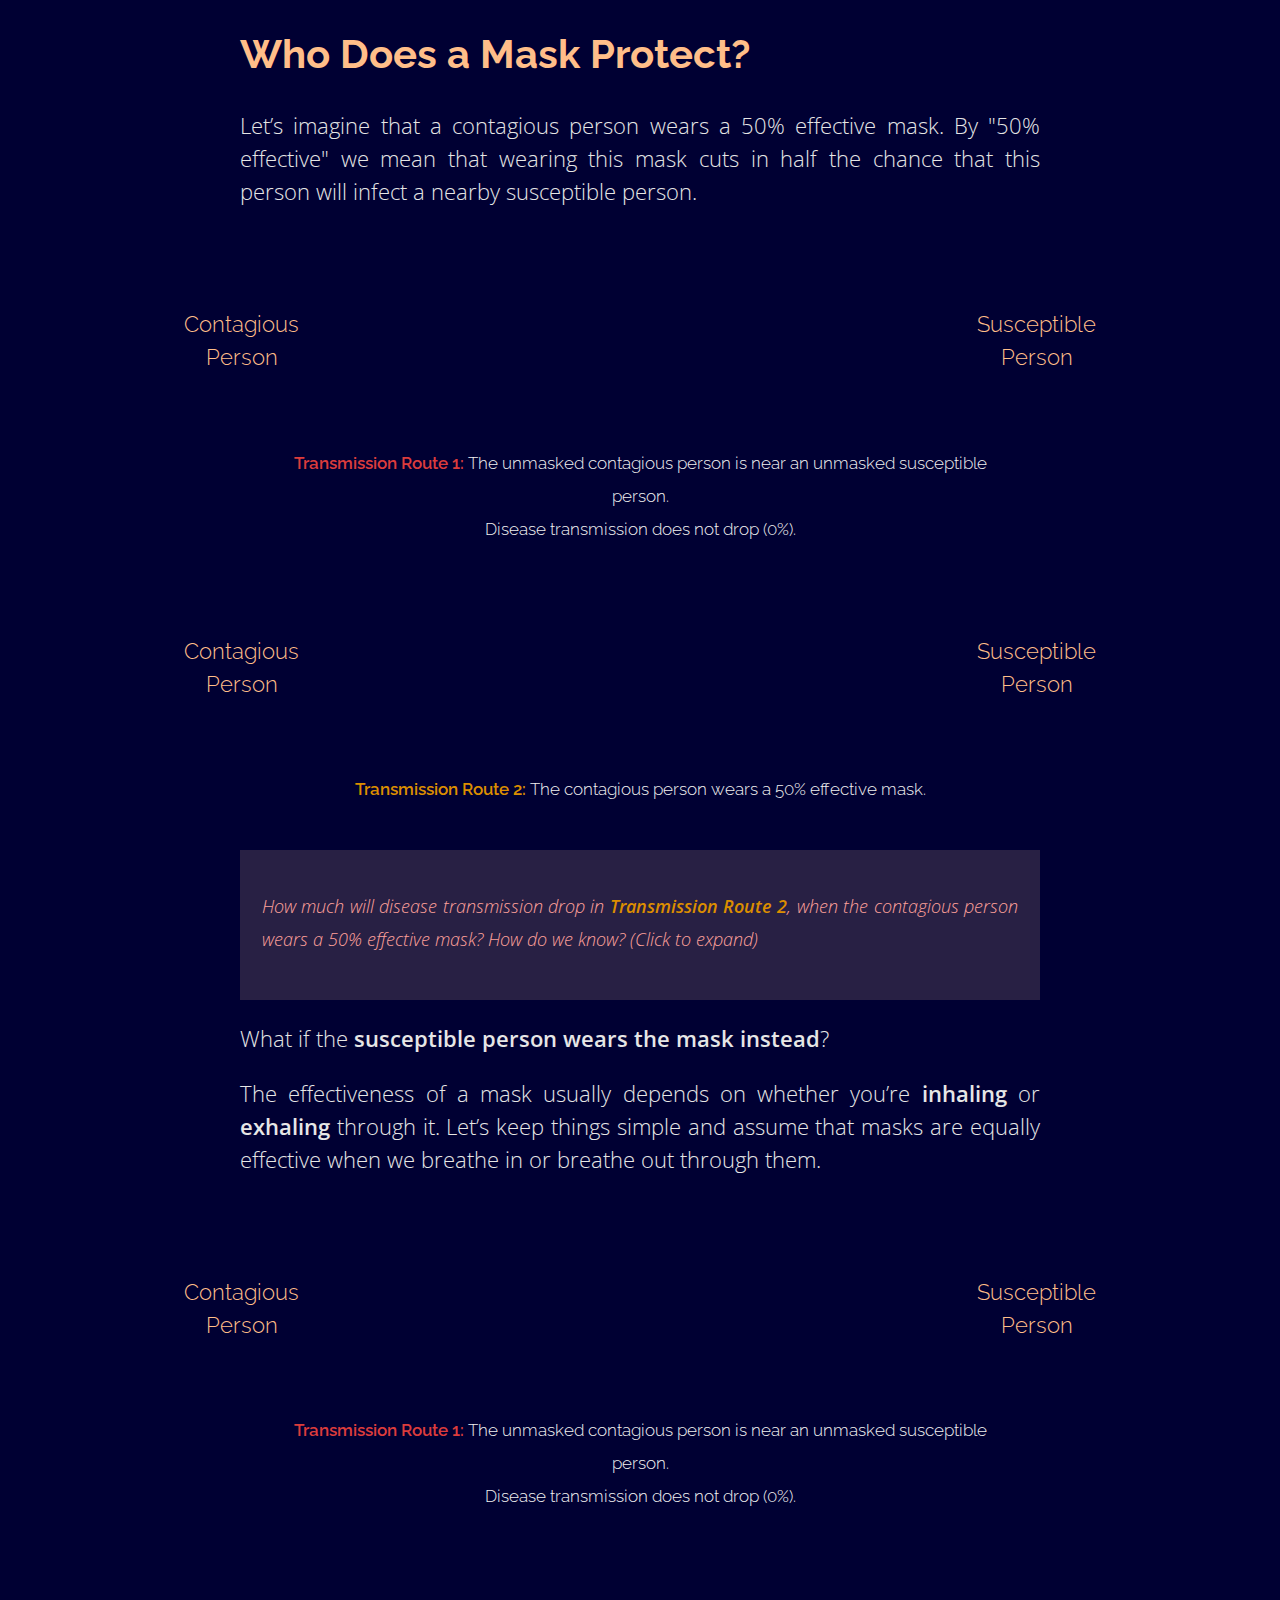
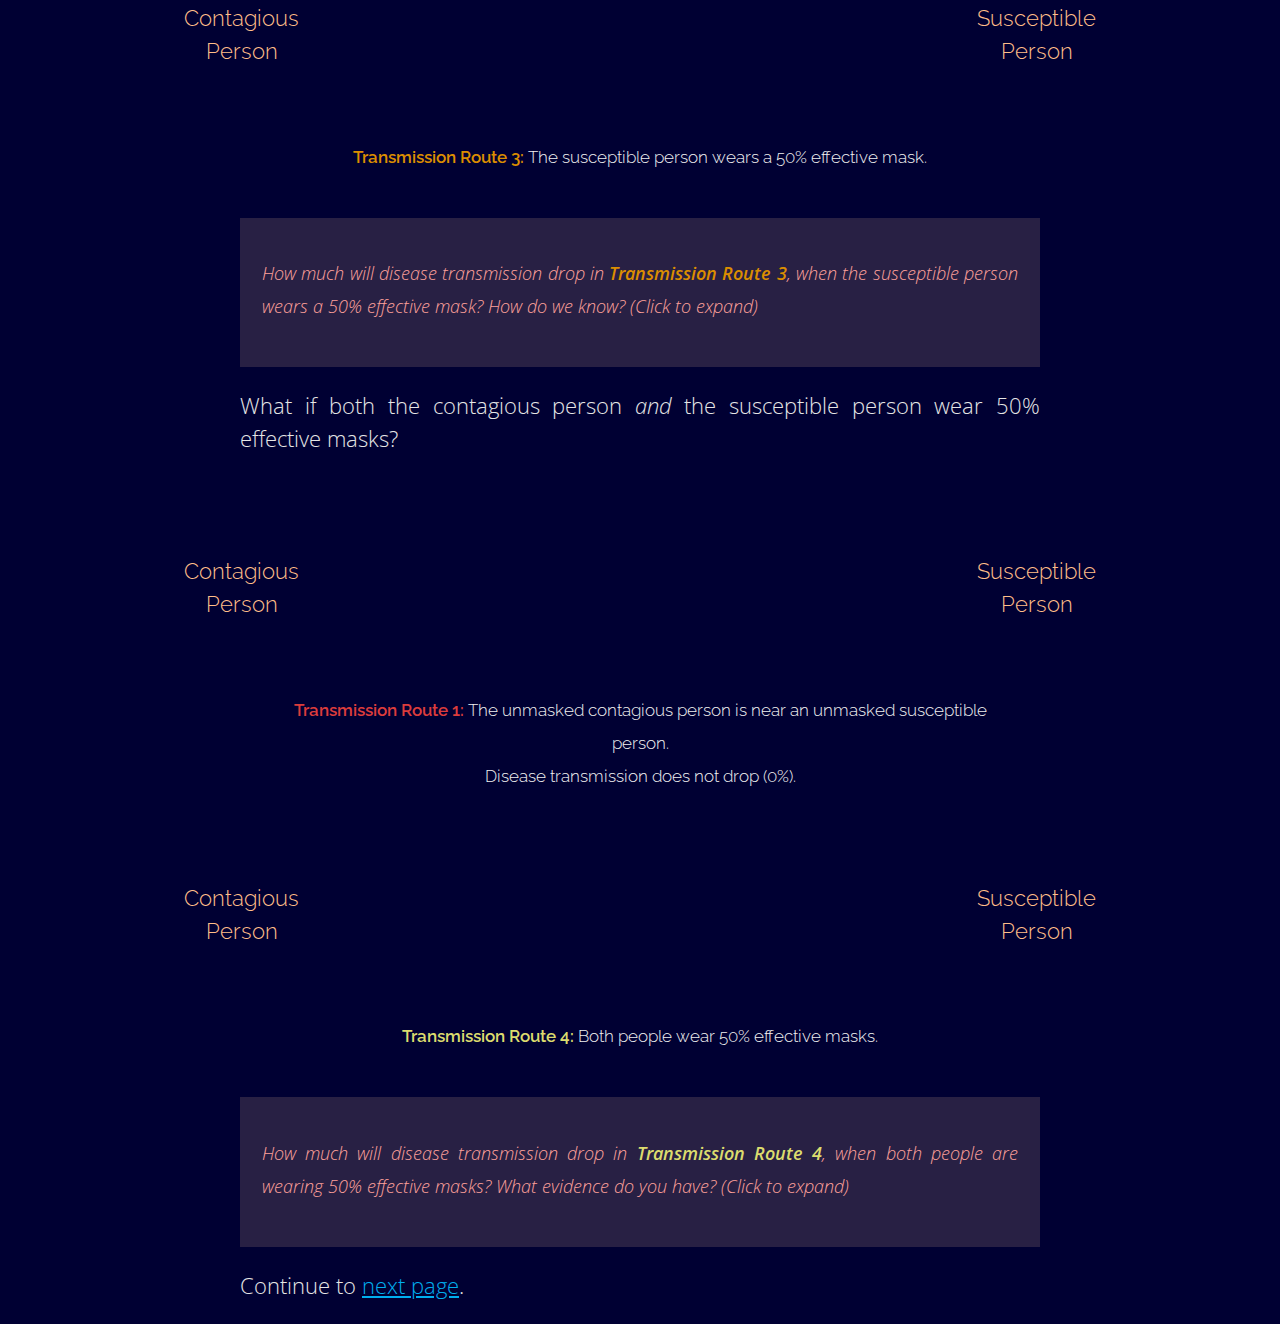
==== index.html @ 75e173bd "header change" ====
<!DOCTYPE html>

<html lang="en">

<head>

  <meta charset="utf-8">
  <title>Who Does a Mask Protect?</title>

  <meta name="viewport" content="width=device-width, initial-scale=1.0">
  <meta name="description" content="How Masks Stop the Spead of COVID-19">
  <meta name="author" content="Aatish Bhatia">
  <link rel="icon" href="favicon.ico" type="image/x-icon">

  <link href="https://fonts.googleapis.com/css2?family=Open+Sans:ital,wght@0,300;0,600;1,300;1,600&family=Raleway:wght@200;300;400;700&display=swap" rel="stylesheet"> 

  <link rel="stylesheet" type="text/css" href="css/normalize.css">
  <link rel="stylesheet" type="text/css" href="css/style.css">

  <!-- Twitter Card data -->
  <meta name="twitter:card" content="summary_large_image">
  <meta name="twitter:title" content="Who Does a Mask Protect?">
  <meta name="twitter:description" content="Even partly-effective masks can stop the spread of COVID-19, so long as enough people wear them.">
  <meta name="twitter:site" content="@aatishb">
  <!-- Twitter Summary card images must be at least 120x120px -->
  <meta name="twitter:image" content="https://aatishb.com/maskedu/assets/twitter-banner.png">
  
  <!-- Open Graph data -->
  <meta property="og:title" content="Who Does a Mask Protect?" />
  <meta property="og:type" content="article" />
  <meta property="og:url" content="https://aatishb.com/maskedu/" />
  <meta property="og:image" content="https://aatishb.com/maskedu/assets/twitter-banner.png" />
  <meta property="og:description" content="Even partly-effective masks can stop the spread of COVID-19, so long as enough people wear them." />

</head>

<body>
<div id="root" class="page">

  <div class="container">

    <h2>Who Does a Mask Protect?</h2>

    <p>
      Let’s imagine that a contagious person wears a 50% effective mask.
      By "50% effective" we mean that wearing this mask cuts in half the chance that this person will infect a nearby susceptible person.
    </p>

  </div>

  <anim-with-caption :mask1="false" :mask2="false" contagiousperson="Contagious Person" susceptibleperson="Susceptible Person"><span class="red"><b>Transmission Route 1:</b></span> The unmasked contagious person is near an unmasked susceptible person.<br>Disease transmission does not drop (0%).</anim-with-caption>

  <anim-with-caption :mask1="true" :mask2="false" :eout="0.5" contagiousperson="Contagious Person" susceptibleperson="Susceptible Person"><span class="orange"><b>Transmission Route 2:</b></span> The contagious person wears a 50% effective mask.</anim-with-caption>

  <div class="container">
    <br>
    <aside @click="expandaside1 = true;">
      <span>
        <p>
          How much will disease transmission drop in <span class="orange"><b>Transmission Route 2</b></span>, when the contagious person wears a 50% effective mask? How do we know?
          <span v-if="!expandaside1">(Click to expand)</span>
        </p>
      </span>

      <span v-if="expandaside1">
        <p>
          In this scenario, the contagious person exhales through the mask. Since we assumed that the mask is 50% effective, disease transmission drops by 50%. We can see this in the simulation by noticing that about half the droplets make it through the barrier.
        </p>
        <img src="assets/route2-inv.png" alt="Disease Transmission in Route 2">
      </span>
    </aside>

  </div>

  <div class="container">

    <p>
      What if the <b>susceptible person wears the mask instead</b>?
    </p>

    <p>
      The effectiveness of a mask usually depends on whether you’re <b>inhaling</b> or <b>exhaling</b> through it.
      Let’s keep things simple and assume that masks are equally effective when we breathe in or breathe out through them.
    </p>
  </div>

  <anim-with-caption :mask1="false" :mask2="false" contagiousperson="Contagious Person" susceptibleperson="Susceptible Person"><span class="red"><b>Transmission Route 1:</b></span> The unmasked contagious person is near an unmasked susceptible person.<br>Disease transmission does not drop (0%).</anim-with-caption>

  <anim-with-caption :mask1="false" :mask2="true" :ein="0.5" contagiousperson="Contagious Person" susceptibleperson="Susceptible Person"><span class="orange"><b>Transmission Route 3:</b></span> The susceptible person wears a 50% effective mask.</anim-with-caption>

  <div class="container">
    <br>
    <aside @click="expandaside2 = true;">
      <span>
        <p>
          How much will disease transmission drop in <span class="orange"><b>Transmission Route 3</b></span>, when the susceptible person wears a 50% effective mask? How do we know?
          <span v-if="!expandaside2">(Click to expand)</span>
        </p>
      </span>

      <span v-if="expandaside2">
        <p>
          In this scenario, the susceptible person inhales through the mask. Since we assumed the mask is equally effective on inhalation and exhalation, we still expect disease transmission to drop by 50%. We can see this in the simulation by noticing that about half the droplets make it through the barrier.
        </p>
        <img src="assets/route3-inv.png" alt="Disease Transmission in Route 3">
      </span>
    </aside>

  </div>

  <div class="container">
    <p>What if both the contagious person <i>and</i> the susceptible person wear 50% effective masks?</p>
  </div>

  <anim-with-caption :mask1="false" :mask2="false" contagiousperson="Contagious Person" susceptibleperson="Susceptible Person"><span class="red"><b>Transmission Route 1:</b></span> The unmasked contagious person is near an unmasked susceptible person.<br>Disease transmission does not drop (0%).</anim-with-caption>

  <anim-with-caption :mask1="true" :mask2="true" :eout="0.5" :ein="0.5" contagiousperson="Contagious Person" susceptibleperson="Susceptible Person"><span class="yellow"><b>Transmission Route 4:</b></span> Both people wear 50% effective masks.</anim-with-caption>

  <div class="container">
    <br>
    <aside @click="expandaside3 = true;">
      <span>
        <p>
          How much will disease transmission drop in <span class="yellow"><b>Transmission Route 4</b></span>, when both people are wearing 50% effective masks? What evidence do you have?
          <span v-if="!expandaside3">(Click to expand)</span>
        </p> 
      </span>

      <span v-if="expandaside3">
        <p>
          The first mask cuts disease transmission in half, and the second mask also cuts the chance of infection in half. So when <i>both</i> people wear masks, disease transmission is halved twice, i.e. it is quartered.
        </p>
        <p>
          Since 50% × 50% = 25%, in this scenario disease transmission becomes 25%, which means the <b>drop in disease transmission</b> is 75%.
        </p>
        <img src="assets/route4-inv.png" alt="Disease Transmission in Route 4">
      </span>
    </aside>
    <p>Continue to <a href="page2.html">next page</a>.</p>
  </div>

</div>

<script src="libraries/plotly-basic.min.js"></script>
<script src="libraries/vue.min.js"></script>
<script src="https://polyfill.io/v3/polyfill.min.js?features=IntersectionObserver"></script>
<script src="libraries/vue-observe-visibility.js"></script>
<script src="libraries/p5.min.js"></script>
<script src="libraries/lambertw.js"></script>
<script src="js/vue-definitions.js"></script>
</body>

</html>
---- css/style.css ----
html, body {
  width: 100%;
  height: 100%;
  margin: 0;
  font-size: 22px;
}

body {
  font-family: 'Open Sans', sans-serif;
  font-size: 1rem;
  line-height: 1.5rem;
  font-weight: 300;
  color: rgb(230,230,230);
  background-color: rgb(0,0,51);
  /* anti-aliasing for crisper fonts */
  -webkit-font-smoothing: subpixel-antialiased;
  text-rendering: optimizeLegibility;
}

img {
  max-width: 100%;
  height: auto;
}

p {
  margin-bottom: 1rem;
  text-align: justify;
}

aside {
  background-color: rgb(40, 32, 68);
  color: rgb(255, 161, 155);
  font-size: 0.8rem;
  font-style: italic;
  padding: 1rem;
  text-align: justify;
}

aside a {
  color: rgb(255, 209, 137);
}

h1, h2, h3, h4 {
  font-family: 'Raleway', 'Tinos', sans-serif;
  line-height: 1.1;
  color: rgb(255, 190, 137);
}

h1 {
  text-align: center;
  font-weight: 200;
  font-size: 3rem;
}

h2 {
  font-weight: 700;
  font-size: 1.8rem;
}

h3 {
  text-align: center;
  font-weight: 400;
  font-size: 1.2rem;
}

h4 {
  text-align: center;
  font-weight: 300;
  font-size: 1rem;
}

i {
  font-style: italic;
}

b {
  font-weight: 600;
}

a {
  color: #00aeef;
}

.yellow {
  color: rgb(220, 220, 110);
}

.red {
  color: rgb(220, 60, 60);
}

.orange {
  color: rgb(220, 142, 0);
}

.page {
  display: flex;
  flex-direction: column;
  align-items: center;
}

.container {
  max-width: 800px;
}

.component {
  padding-top: 1rem;
  padding-bottom: 1rem;
}

.graph {
  width: 100%;
  height: 700px;
}

.graphic {
  width: 100%;
  font-family: 'Raleway', 'Tinos', sans-serif;
  background-color: rgb(0, 0, 51);
  color: rgb(240,240,240);
  display: flex;
  flex-direction: row;
  justify-content: center;
  margin-top: 0.5rem;
  margin-bottom: 0.5rem;
}

.graphic-container {
  flex-basis: 85%;
  max-width: 1000px;
  display: flex;
  flex-direction: column;
  align-items: center;
}

.row {
  width: 100%;
  display: flex;
  flex-direction: row;
  justify-content: center;
}

.wrap {
  flex-wrap: wrap;
}

.column {
  display: flex;
  flex-direction: column;
  font-size: 1.25rem;
  color: rgb(255, 190, 137);
}

.column > div {
  /*border: solid 1px;*/
  margin-bottom: 1rem;
}

.center {
  display: flex;
  width: 100%;
  height: 100%;
  flex-direction: column;
  align-items: center;
  justify-content: center;
  text-align: center;
}

/* three column */
.small-big-small > div:nth-child(1) {
  flex-basis: 20%;
  align-items: flex-end;
}

.small-big-small > div:nth-child(2) {
  flex-basis: 60%;
}

.small-big-small > div:nth-child(3) {
  flex-basis: 20%;
  align-items: flex-start;
}


.label {
  padding: 2rem;
  color: rgb(255, 190, 137);
}

.caption {
  width: 750px;
  margin-top: 0.25rem;
  padding-left: 1rem;
  padding-right: 1rem;
  font-size: 0.75rem;
  text-align: center;
}

/* two column */
.big-small > div:nth-child(1) {
  flex-basis: 60%;
}

.big-small > div:nth-child(2) {
  flex-basis: 40%;
}

/* three column */
.big-small-small > div:nth-child(1) {
  flex-basis: 60%;
}

.big-small-small > div:nth-child(2) {
  flex-basis: 20%;
}

.big-small-small > div:nth-child(3) {
  flex-basis: 20%;
}

.onehundredpx > div {
  height: 100px;
 /*border-bottom: 0.5rem solid rgb(36,3,64);*/
}

.twohundredpx > div {
  height: 200px;
}

.nocursor {
  cursor: none;
}

.splash {
  margin-top: 1rem;
  margin-bottom: 1rem;
  text-align: center;
  color: rgb(255, 190, 137);
}

.bigsplash {
  font-size: 1rem;
  margin-bottom: 0.5rem;
  text-align: center;
  color: rgb(255, 190, 137);
}

.dotted {
  border-bottom: dotted 2px rgba(255, 190, 137, 0.5);  
}

.solid {
  border-bottom: solid 2px rgba(255, 190, 137, 0.5);  
}

.dashed {
  border-bottom: dashed 2px rgba(255, 190, 137, 0.5);  
}

.dotted-red {
  border-bottom: dotted 2px rgba(220, 0, 0, 0.5);  
}

.dotted-yellow {
  border-bottom: dotted 2px rgba(180, 180, 0, 0.5);  
}

.dotted-green {
  border-bottom: dotted 2px rgba(0, 220, 0, 0.5);  
}

.half > div {
  flex-basis: 50%;
}

.slider {
  -webkit-appearance: none;
  width: 100%;
  height: 12px;
  border-radius: 3px;  
  background: rgb(85, 56, 100);
  outline: none;
  opacity: 1;
  -webkit-transition: .2s;
  transition: opacity .2s;
}

.slider::-webkit-slider-thumb {
  -webkit-appearance: none;
  appearance: none;
  width: 25px;
  height: 25px;
  border-radius: 50%; 
  border-color: rgb(40, 32, 68);
  background: rgb(254, 199, 81);
  cursor: pointer;
}

.slider::-moz-range-thumb {
  width: 25px;
  height: 25px;
  border-radius: 50%;
  border-color: rgb(40, 32, 68);
  background: rgb(254, 199, 81);
  cursor: pointer;
}

.header {
  width: 100%;
  height: 400px;
  margin-bottom: 1rem;
  background-color: rgb(0, 0, 51);
  font-family: 'Raleway', 'Tinos', sans-serif;
  color: #F6A660;
  position: relative;
}

.header a {
  color: rgb(255, 161, 155);
}

.header h5 {
  text-align: center;
  font-weight: 200;
  font-size: 0.75rem;
  color: rgb(255, 161, 155);
}

.header ul {
  list-style-type:none;
  margin: 0;
  padding: 0;  
}

.header li {
  display: inline;  
}

.overlay {
  display: flex;
  flex-direction: row;
  justify-content: center;
  align-items: center;
  overflow: none;
  z-index: 2;
  width: 100%;
  height: 100%;
  position: absolute;
  left: 0; top: 0; right: 0; bottom: 0;
}

.ending {
  width: 100%;
  height: 400px;  
  position: relative;
}

.footer {
  background-color: rgb(40, 32, 68);
  color: rgb(255, 161, 155);
  padding-bottom: 1rem;
}

.footer a {
  color: rgb(255, 209, 137);
}

@media only screen and (max-width: 850px) {

  html {
    font-size: 16px;
  }

  .container {
    width: 85%;
  }

  .graphic-container {
    flex-basis: 95%;
  }

  .column {
    font-size: 1rem;
  }

  .label {
    display: none;
  }

  .onehundredpx > div {
    height: 100px;
  }

  .twohundredpx > div {
    height: 100px;
  }

  .splash {
    font-size: 1rem;
  }

  .graph {
    height: 75vh;
    min-height: 500px;
  }

  .caption {
    width: 100%;
  }

}

@media only screen and (max-width: 400px) {

  .onehundredpx > div {
    height: 50px;
  }

  .twohundredpx > div {
    height: 50px;
  }

  .graph {
    height: 75vh;
    min-height: 400px;
  }

  .caption {
    width: 100%;
  }

  .padabove {
    padding-top: 1rem;
  }

}
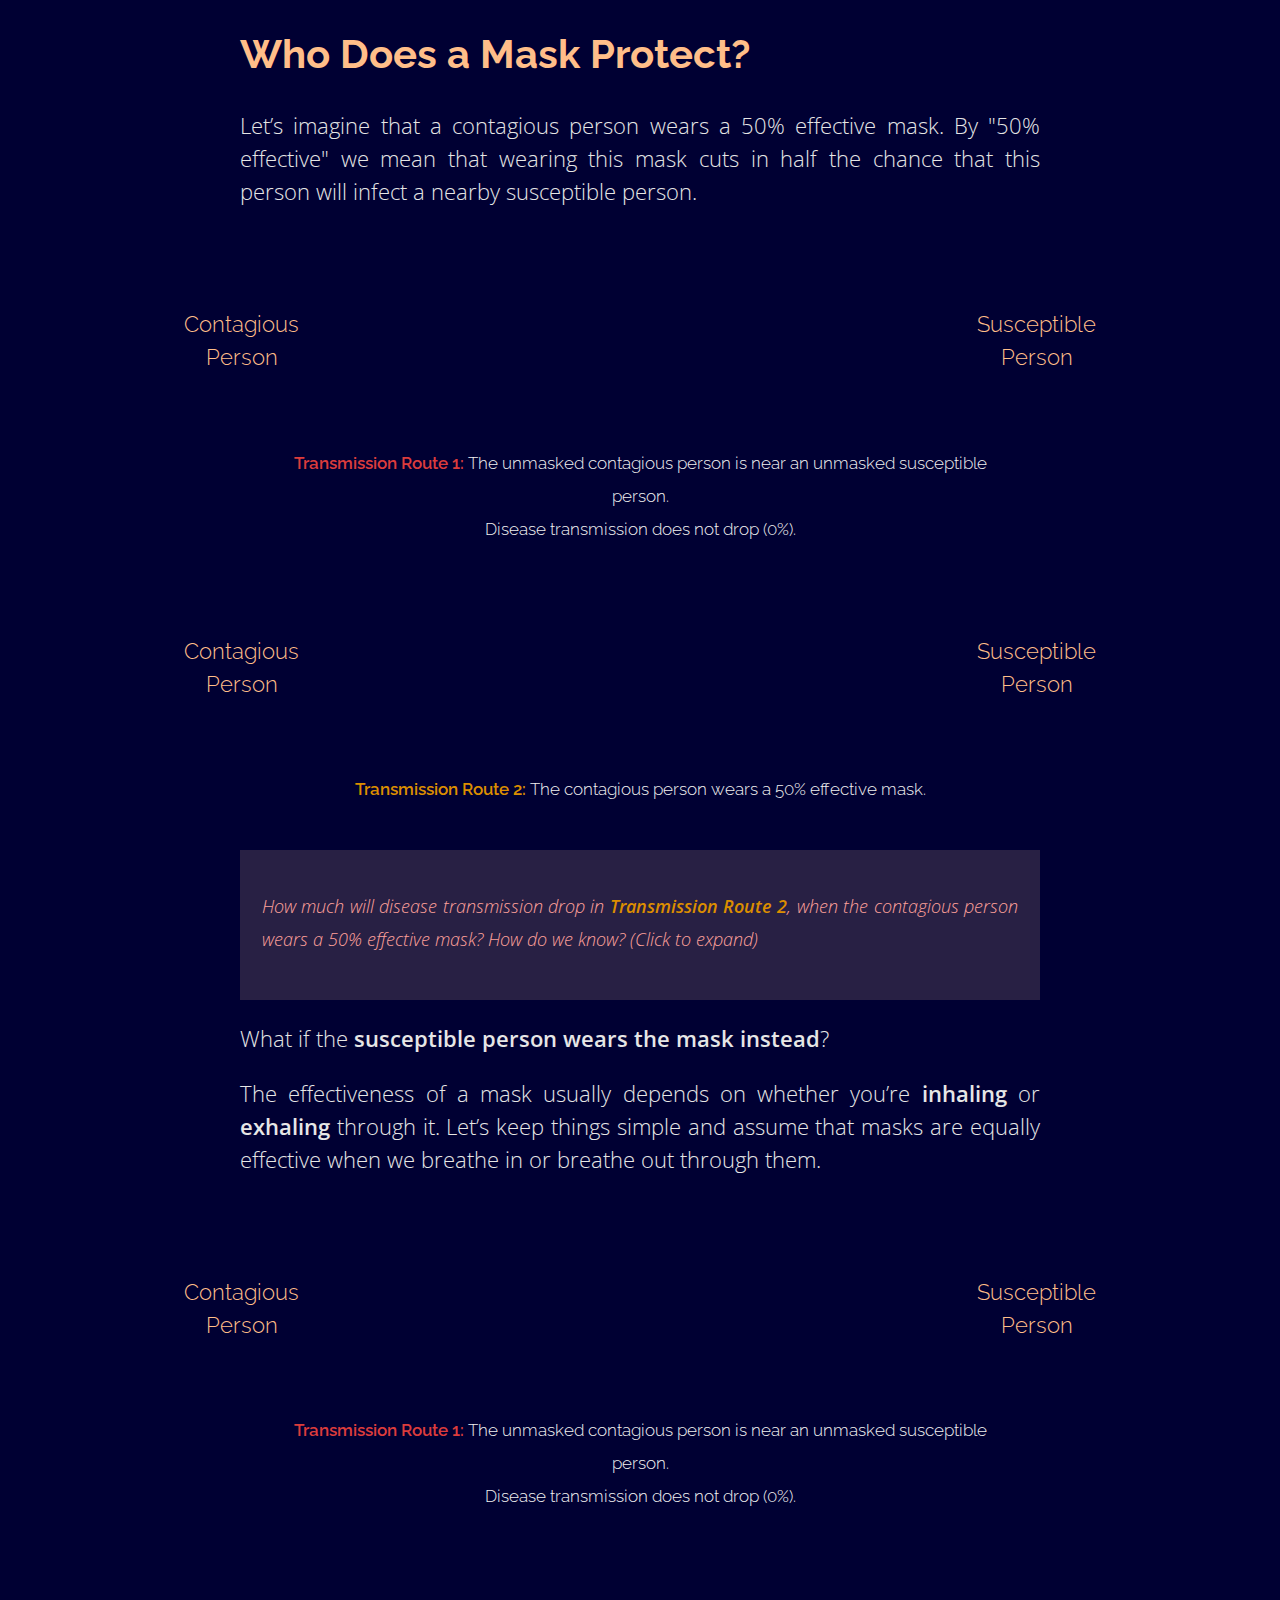
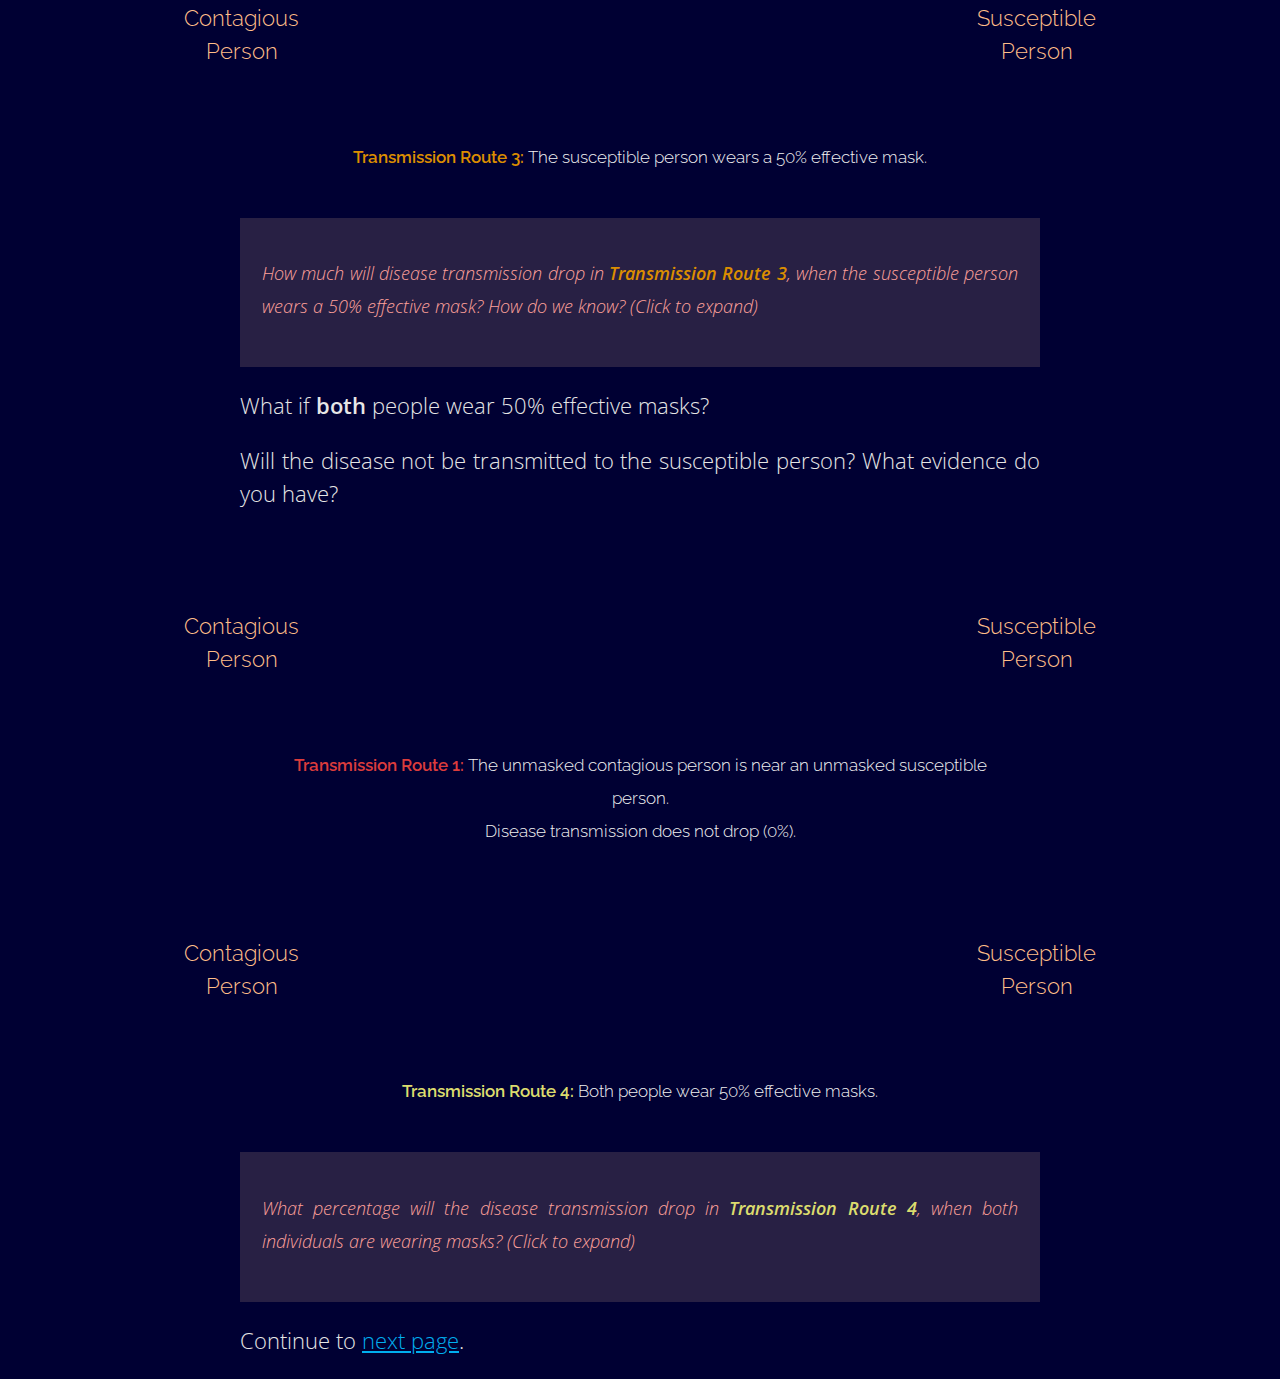
==== commit 9d664a47: "improvements" ====
--- a/index.html
+++ b/index.html
@@ -109,7 +109,13 @@
   </div>
 
   <div class="container">
-    <p>What if both the contagious person <i>and</i> the susceptible person wear 50% effective masks?</p>
+    <p>What if <b>both</b> people wear 50% effective masks?</p>
+
+    <p>
+      Will the disease not be transmitted to the susceptible person?
+      What evidence do you have?
+    </p>
+
   </div>
 
   <anim-with-caption :mask1="false" :mask2="false" contagiousperson="Contagious Person" susceptibleperson="Susceptible Person"><span class="red"><b>Transmission Route 1:</b></span> The unmasked contagious person is near an unmasked susceptible person.<br>Disease transmission does not drop (0%).</anim-with-caption>
@@ -121,19 +127,23 @@
     <aside @click="expandaside3 = true;">
       <span>
         <p>
-          How much will disease transmission drop in <span class="yellow"><b>Transmission Route 4</b></span>, when both people are wearing 50% effective masks? What evidence do you have?
+          What percentage will the disease transmission drop in <span class="yellow"><b>Transmission Route 4</b></span>, when both individuals are wearing masks?
           <span v-if="!expandaside3">(Click to expand)</span>
         </p> 
       </span>
 
       <span v-if="expandaside3">
+
         <p>
-          The first mask cuts disease transmission in half, and the second mask also cuts the chance of infection in half. So when <i>both</i> people wear masks, disease transmission is halved twice, i.e. it is quartered.
+          The first mask cuts disease transmission in half, and the second mask cuts it in half again. So when <i>both</i> people wear masks, disease transmission is halved twice, i.e. it is quartered. We can see this in the simulation by noticing that some droplets make it through both barriers. 
         </p>
+
         <p>
           Since 50% × 50% = 25%, in this scenario disease transmission becomes 25%, which means the <b>drop in disease transmission</b> is 75%.
         </p>
+
         <img src="assets/route4-inv.png" alt="Disease Transmission in Route 4">
+
       </span>
     </aside>
     <p>Continue to <a href="page2.html">next page</a>.</p>
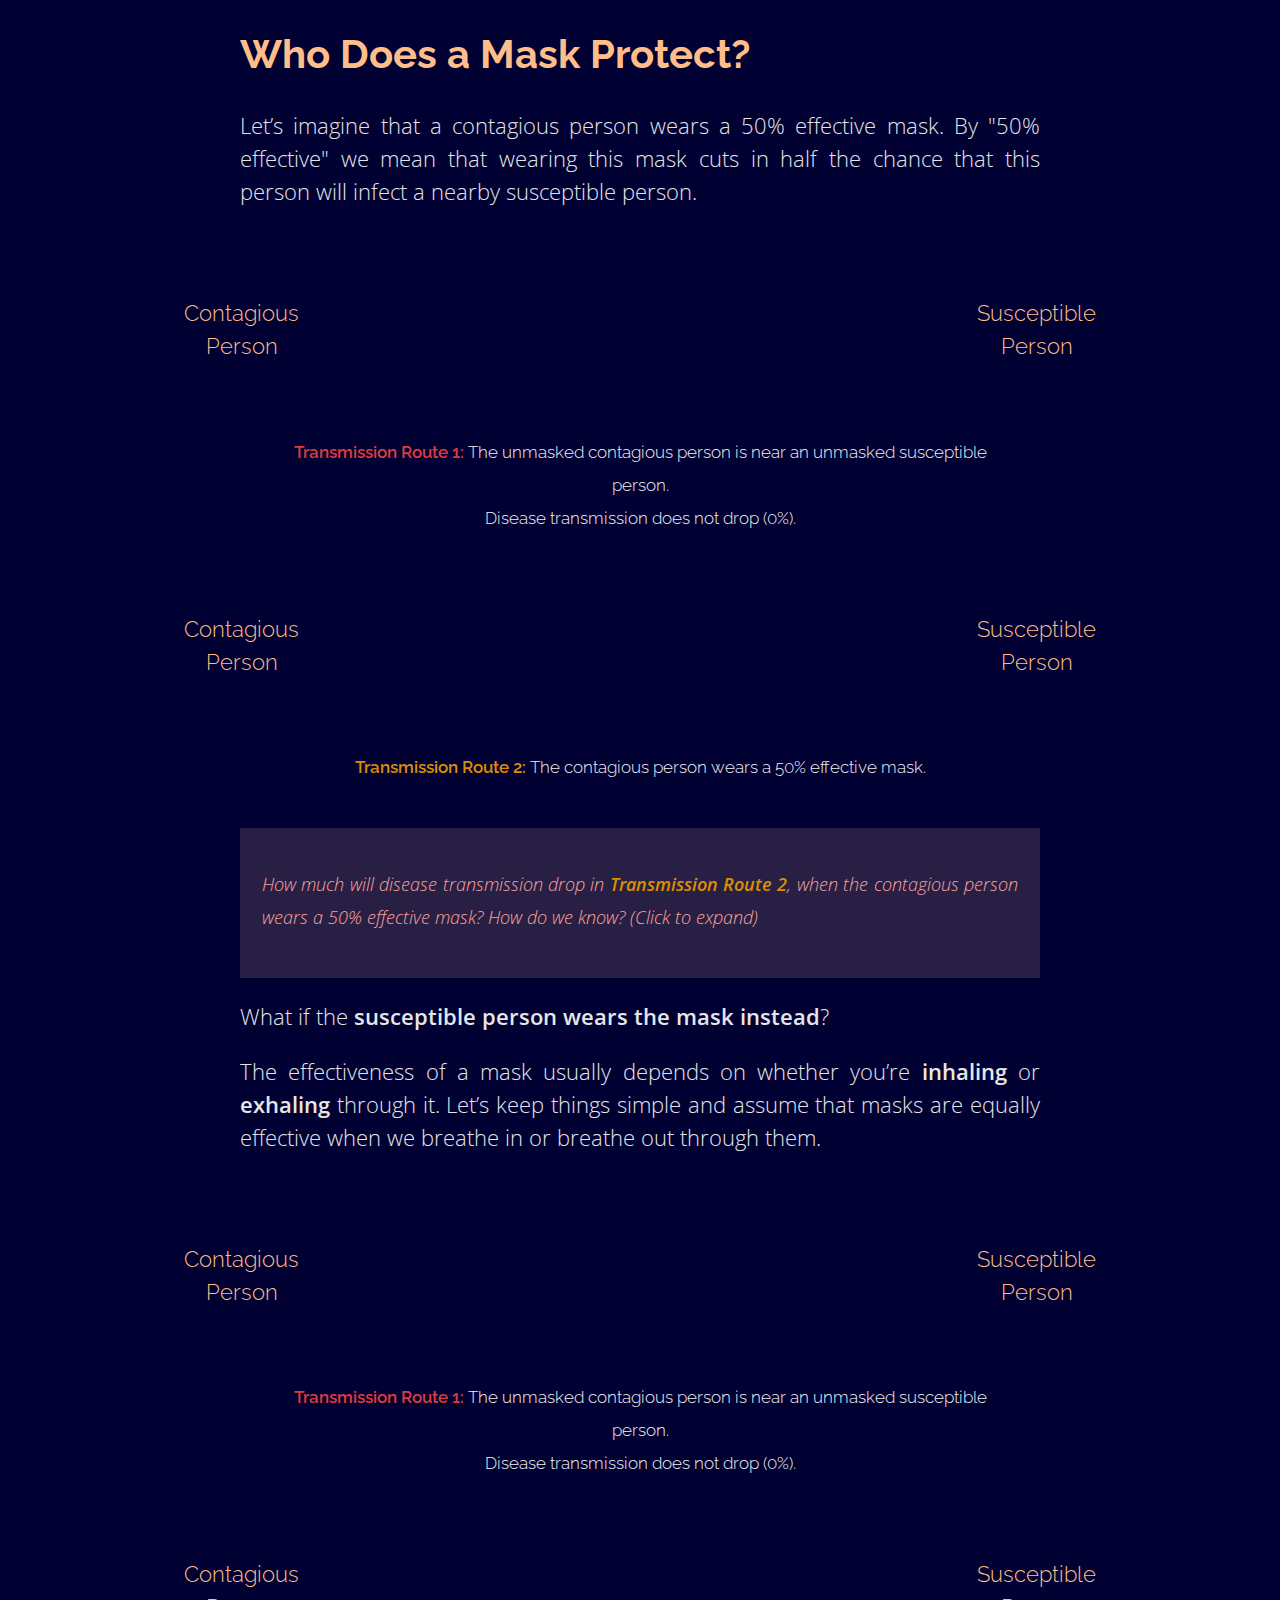
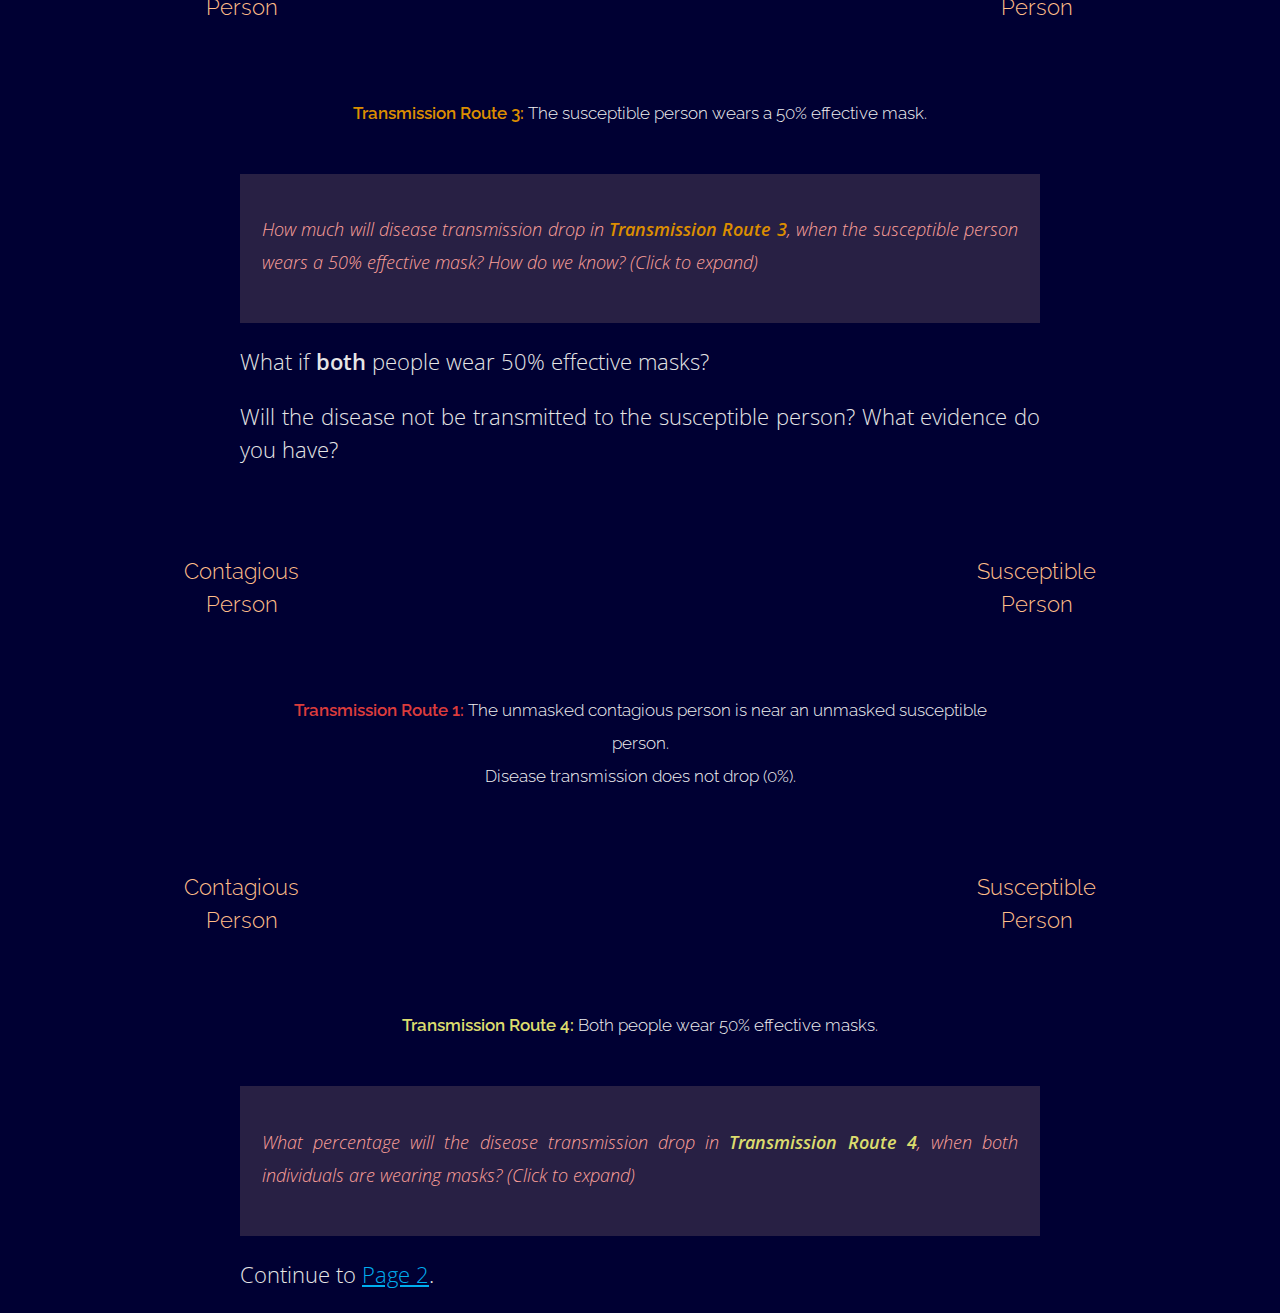
==== commit dcc6f31e: "tweaks" ====
--- a/index.html
+++ b/index.html
@@ -64,7 +64,7 @@
 
       <span v-if="expandaside1">
         <p>
-          In this scenario, the contagious person exhales through the mask. Since we assumed that the mask is 50% effective, disease transmission drops by 50%. We can see this in the simulation by noticing that about half the droplets make it through the barrier.
+          In this route, the contagious person exhales through the mask. Since we assumed that the mask is 50% effective, disease transmission drops by 50%. We can see this in the simulation by noticing that about half the droplets make it through the barrier.
         </p>
         <img src="assets/route2-inv.png" alt="Disease Transmission in Route 2">
       </span>
@@ -146,7 +146,7 @@
 
       </span>
     </aside>
-    <p>Continue to <a href="page2.html">next page</a>.</p>
+    <p>Continue to <a href="page2.html">Page 2</a>.</p>
   </div>
 
 </div>
--- a/css/style.css
+++ b/css/style.css
@@ -121,7 +121,7 @@
   display: flex;
   flex-direction: row;
   justify-content: center;
-  margin-top: 0.5rem;
+  /*margin-top: 0.5rem;*/
   margin-bottom: 0.5rem;
 }
 
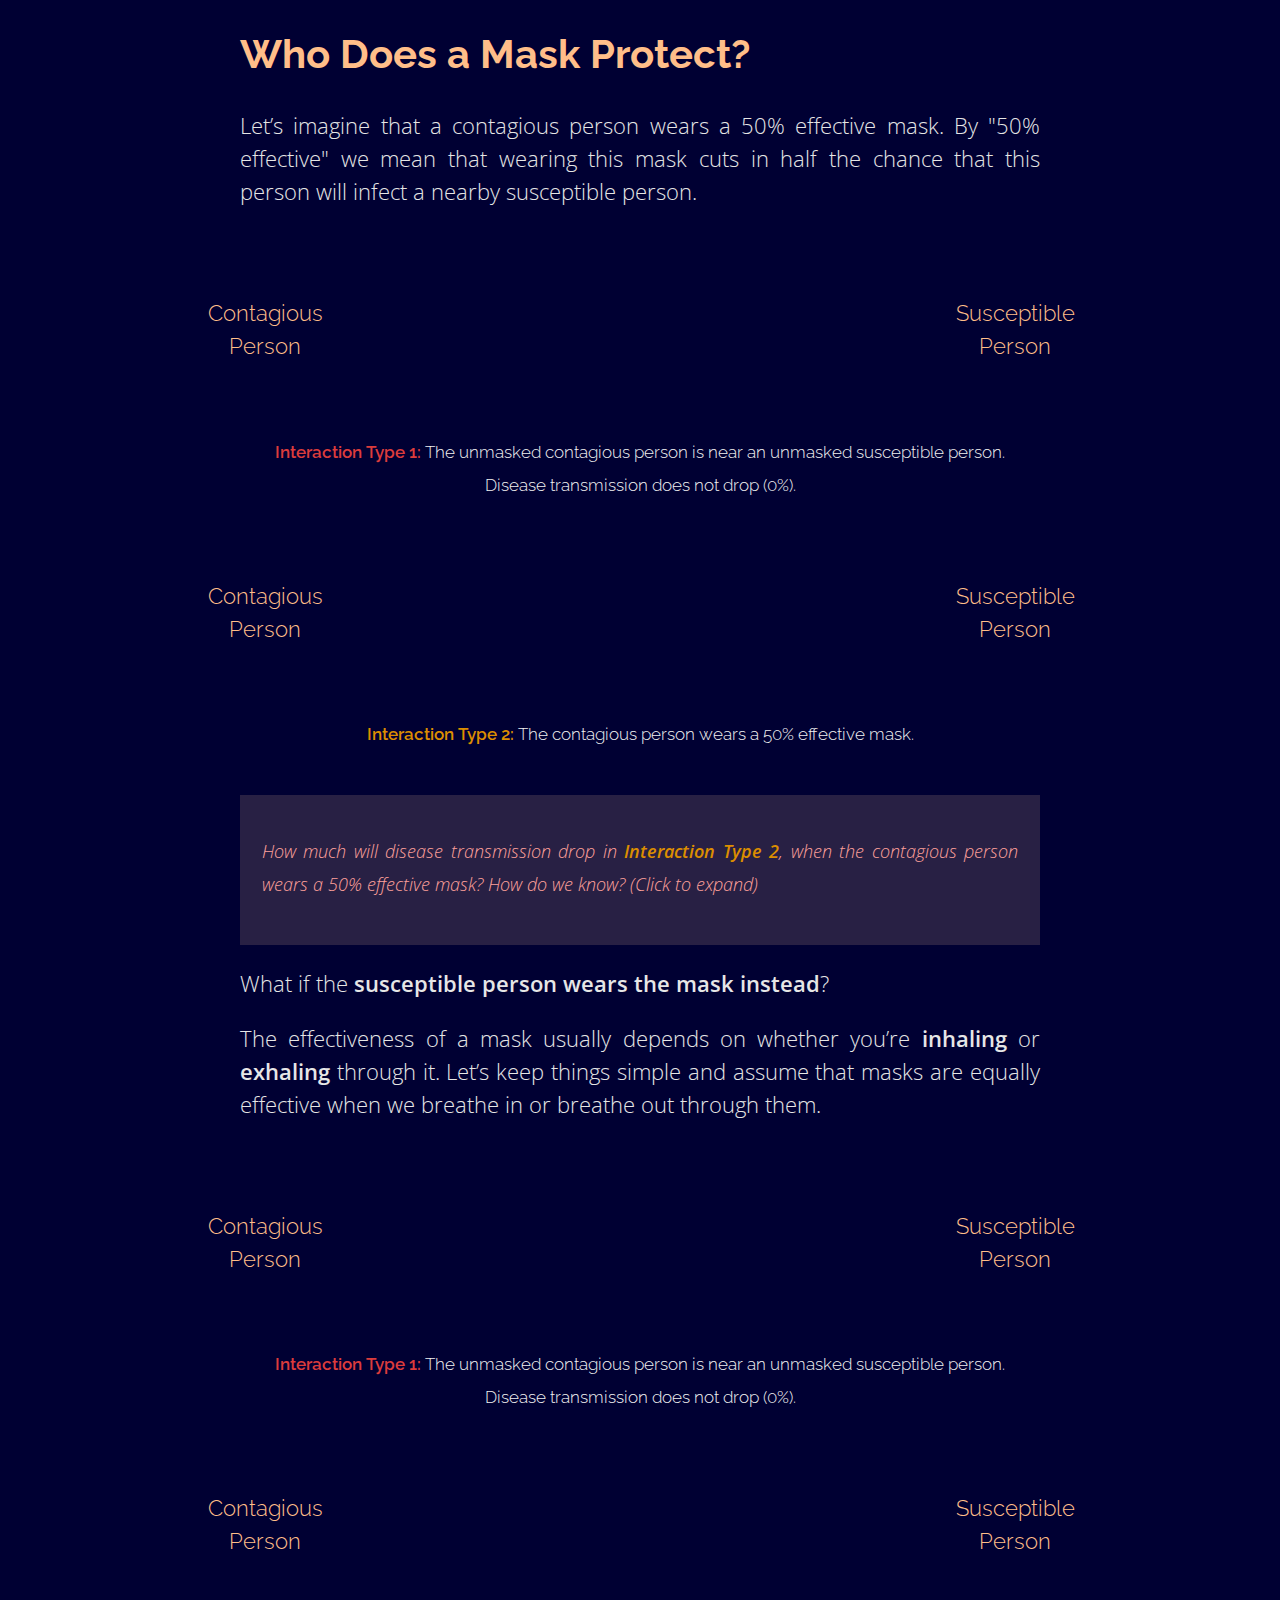
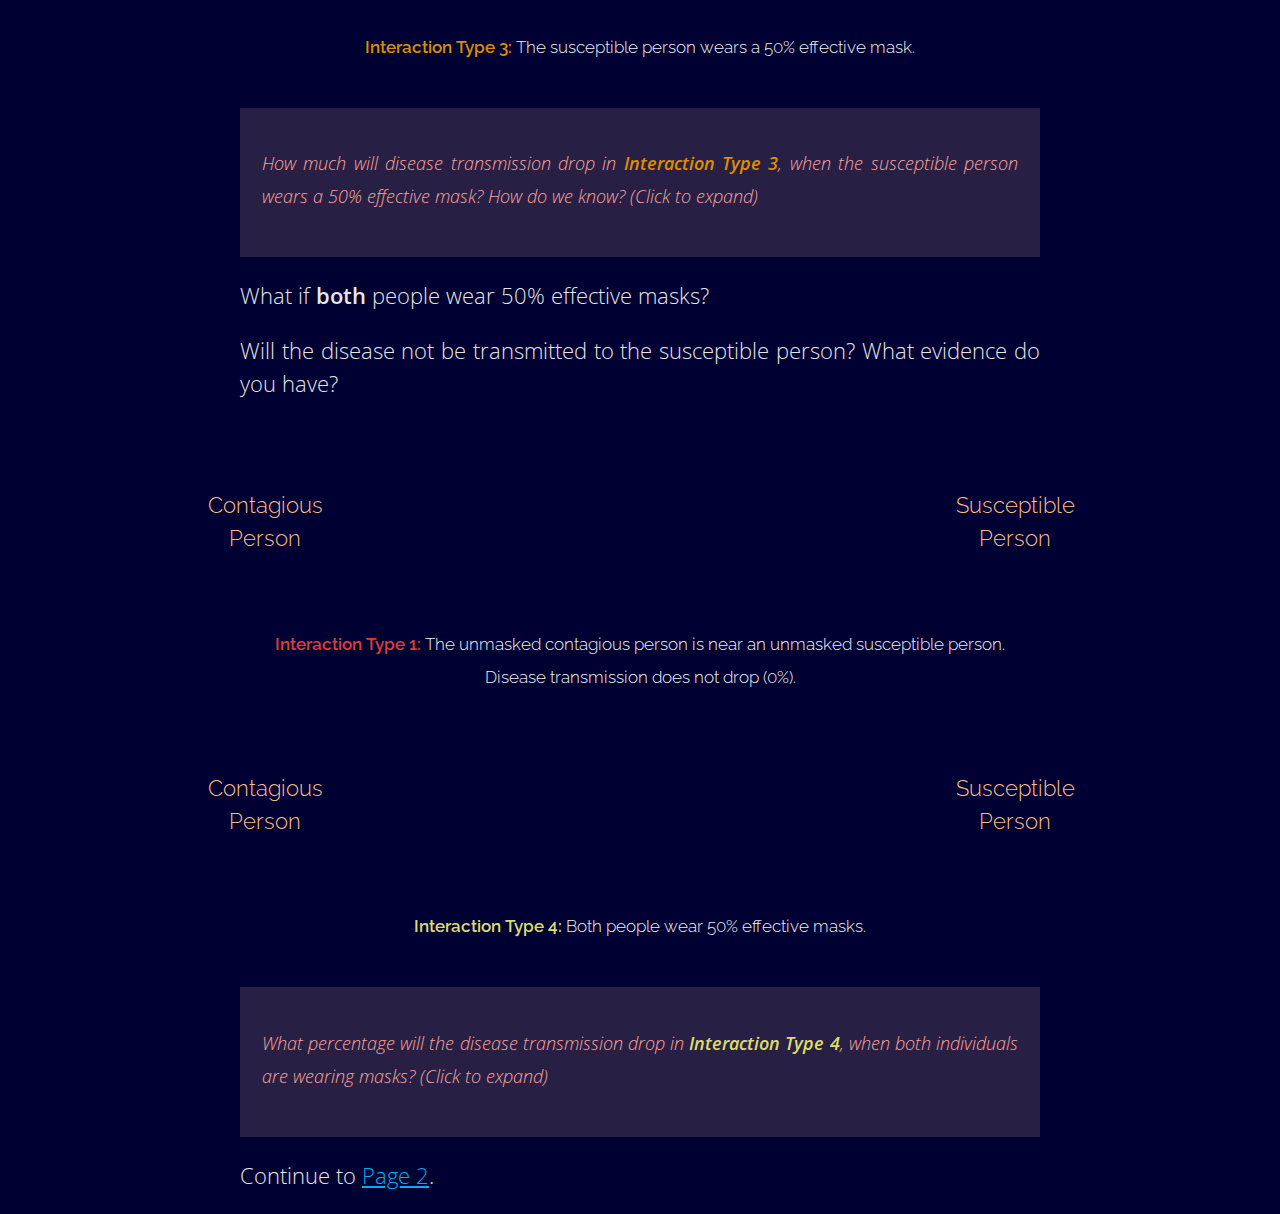
==== commit 411d8aeb: "revisions" ====
--- a/index.html
+++ b/index.html
@@ -48,25 +48,25 @@
 
   </div>
 
-  <anim-with-caption :mask1="false" :mask2="false" contagiousperson="Contagious Person" susceptibleperson="Susceptible Person"><span class="red"><b>Transmission Route 1:</b></span> The unmasked contagious person is near an unmasked susceptible person.<br>Disease transmission does not drop (0%).</anim-with-caption>
+  <anim-with-caption :mask1="false" :mask2="false" contagiousperson="Contagious Person" susceptibleperson="Susceptible Person"><span class="red"><b>Interaction Type 1:</b></span> The unmasked contagious person is near an unmasked susceptible person.<br>Disease transmission does not drop (0%).</anim-with-caption>
 
-  <anim-with-caption :mask1="true" :mask2="false" :eout="0.5" contagiousperson="Contagious Person" susceptibleperson="Susceptible Person"><span class="orange"><b>Transmission Route 2:</b></span> The contagious person wears a 50% effective mask.</anim-with-caption>
+  <anim-with-caption :mask1="true" :mask2="false" :eout="0.5" contagiousperson="Contagious Person" susceptibleperson="Susceptible Person"><span class="orange"><b>Interaction Type 2:</b></span> The contagious person wears a 50% effective mask.</anim-with-caption>
 
   <div class="container">
     <br>
     <aside @click="expandaside1 = true;">
       <span>
         <p>
-          How much will disease transmission drop in <span class="orange"><b>Transmission Route 2</b></span>, when the contagious person wears a 50% effective mask? How do we know?
+          How much will disease transmission drop in <span class="orange"><b>Interaction Type 2</b></span>, when the contagious person wears a 50% effective mask? How do we know?
           <span v-if="!expandaside1">(Click to expand)</span>
         </p>
       </span>
 
       <span v-if="expandaside1">
         <p>
-          In this route, the contagious person exhales through the mask. Since we assumed that the mask is 50% effective, disease transmission drops by 50%. We can see this in the simulation by noticing that about half the droplets make it through the barrier.
+          In this interaction, the contagious person exhales through the mask. Since we assumed that the mask is 50% effective, disease transmission drops by 50%. We can see this in the simulation by noticing that about half the droplets make it through the barrier.
         </p>
-        <img src="assets/route2-inv.png" alt="Disease Transmission in Route 2">
+        <img src="assets/route2-inv.png" alt="Disease Transmission in Interaction 2">
       </span>
     </aside>
 
@@ -84,25 +84,25 @@
     </p>
   </div>
 
-  <anim-with-caption :mask1="false" :mask2="false" contagiousperson="Contagious Person" susceptibleperson="Susceptible Person"><span class="red"><b>Transmission Route 1:</b></span> The unmasked contagious person is near an unmasked susceptible person.<br>Disease transmission does not drop (0%).</anim-with-caption>
+  <anim-with-caption :mask1="false" :mask2="false" contagiousperson="Contagious Person" susceptibleperson="Susceptible Person"><span class="red"><b>Interaction Type 1:</b></span> The unmasked contagious person is near an unmasked susceptible person.<br>Disease transmission does not drop (0%).</anim-with-caption>
 
-  <anim-with-caption :mask1="false" :mask2="true" :ein="0.5" contagiousperson="Contagious Person" susceptibleperson="Susceptible Person"><span class="orange"><b>Transmission Route 3:</b></span> The susceptible person wears a 50% effective mask.</anim-with-caption>
+  <anim-with-caption :mask1="false" :mask2="true" :ein="0.5" contagiousperson="Contagious Person" susceptibleperson="Susceptible Person"><span class="orange"><b>Interaction Type 3:</b></span> The susceptible person wears a 50% effective mask.</anim-with-caption>
 
   <div class="container">
     <br>
     <aside @click="expandaside2 = true;">
       <span>
         <p>
-          How much will disease transmission drop in <span class="orange"><b>Transmission Route 3</b></span>, when the susceptible person wears a 50% effective mask? How do we know?
+          How much will disease transmission drop in <span class="orange"><b>Interaction Type 3</b></span>, when the susceptible person wears a 50% effective mask? How do we know?
           <span v-if="!expandaside2">(Click to expand)</span>
         </p>
       </span>
 
       <span v-if="expandaside2">
         <p>
-          In this scenario, the susceptible person inhales through the mask. Since we assumed the mask is equally effective on inhalation and exhalation, we still expect disease transmission to drop by 50%. We can see this in the simulation by noticing that about half the droplets make it through the barrier.
+          In this interaction, the susceptible person inhales through the mask. Since we assumed the mask is equally effective on inhalation and exhalation, we still expect disease transmission to drop by 50%. We can see this in the simulation by noticing that about half the droplets make it through the barrier.
         </p>
-        <img src="assets/route3-inv.png" alt="Disease Transmission in Route 3">
+        <img src="assets/route3-inv.png" alt="Disease Transmission in Interaction 3">
       </span>
     </aside>
 
@@ -118,16 +118,16 @@
 
   </div>
 
-  <anim-with-caption :mask1="false" :mask2="false" contagiousperson="Contagious Person" susceptibleperson="Susceptible Person"><span class="red"><b>Transmission Route 1:</b></span> The unmasked contagious person is near an unmasked susceptible person.<br>Disease transmission does not drop (0%).</anim-with-caption>
+  <anim-with-caption :mask1="false" :mask2="false" contagiousperson="Contagious Person" susceptibleperson="Susceptible Person"><span class="red"><b>Interaction Type 1:</b></span> The unmasked contagious person is near an unmasked susceptible person.<br>Disease transmission does not drop (0%).</anim-with-caption>
 
-  <anim-with-caption :mask1="true" :mask2="true" :eout="0.5" :ein="0.5" contagiousperson="Contagious Person" susceptibleperson="Susceptible Person"><span class="yellow"><b>Transmission Route 4:</b></span> Both people wear 50% effective masks.</anim-with-caption>
+  <anim-with-caption :mask1="true" :mask2="true" :eout="0.5" :ein="0.5" contagiousperson="Contagious Person" susceptibleperson="Susceptible Person"><span class="yellow"><b>Interaction Type 4:</b></span> Both people wear 50% effective masks.</anim-with-caption>
 
   <div class="container">
     <br>
     <aside @click="expandaside3 = true;">
       <span>
         <p>
-          What percentage will the disease transmission drop in <span class="yellow"><b>Transmission Route 4</b></span>, when both individuals are wearing masks?
+          What percentage will the disease transmission drop in <span class="yellow"><b>Interaction Type 4</b></span>, when both individuals are wearing masks?
           <span v-if="!expandaside3">(Click to expand)</span>
         </p> 
       </span>
@@ -135,14 +135,20 @@
       <span v-if="expandaside3">
 
         <p>
-          The first mask cuts disease transmission in half, and the second mask cuts it in half again. So when <i>both</i> people wear masks, disease transmission is halved twice, i.e. it is quartered. We can see this in the simulation by noticing that some droplets make it through both barriers. 
+          In this interaction, the contagious person exhales through a mask and the susceptible person also inhales through a mask.
+          The first mask cuts disease transmission in half, and the second mask cuts it in half again.
+        </p>
+
+        <p>
+          So when <i>both</i> people wear masks, disease transmission is halved twice, i.e. it is quartered.
+          We can see this in the simulation by noticing that some droplets make it through both barriers. 
         </p>
 
         <p>
           Since 50% × 50% = 25%, in this scenario disease transmission becomes 25%, which means the <b>drop in disease transmission</b> is 75%.
         </p>
 
-        <img src="assets/route4-inv.png" alt="Disease Transmission in Route 4">
+        <img src="assets/route4-inv.png" alt="Disease Transmission in Interaction 4">
 
       </span>
     </aside>
--- a/css/style.css
+++ b/css/style.css
@@ -93,6 +93,12 @@
   color: rgb(220, 142, 0);
 }
 
+.bigger {
+  font-size: 1.75rem;
+  font-weight: 600;
+}
+
+
 .page {
   display: flex;
   flex-direction: column;
@@ -164,21 +170,6 @@
   align-items: center;
   justify-content: center;
   text-align: center;
-}
-
-/* three column */
-.small-big-small > div:nth-child(1) {
-  flex-basis: 20%;
-  align-items: flex-end;
-}
-
-.small-big-small > div:nth-child(2) {
-  flex-basis: 60%;
-}
-
-.small-big-small > div:nth-child(3) {
-  flex-basis: 20%;
-  align-items: flex-start;
 }
 
 
@@ -218,9 +209,64 @@
   flex-basis: 20%;
 }
 
+
+/* three column */
+.small-big-small > div:nth-child(1) {
+  flex-basis: 25%;
+}
+
+.small-big-small > div:nth-child(2) {
+  flex-basis: 50%;
+}
+
+.small-big-small > div:nth-child(3) {
+  flex-basis: 25%;
+}
+
+
+/* four column */
+.small-big-small-small > div:nth-child(1) {
+  flex-basis: 20%;
+}
+
+.small-big-small-small > div:nth-child(2) {
+  flex-basis: 40%;
+}
+
+.small-big-small-small > div:nth-child(3) {
+  flex-basis: 20%;
+}
+
+.small-big-small-small > div:nth-child(4) {
+  flex-basis: 20%;
+}
+
+/* four column */
+.small-small-big-small > div:nth-child(1) {
+  flex-basis: 20%;
+}
+
+.small-small-big-small > div:nth-child(2) {
+  flex-basis: 20%;
+}
+
+.small-small-big-small > div:nth-child(3) {
+  flex-basis: 40%;
+}
+
+.small-small-big-small > div:nth-child(4) {
+  flex-basis: 20%;
+}
+
+
+
 .onehundredpx > div {
   height: 100px;
  /*border-bottom: 0.5rem solid rgb(36,3,64);*/
+}
+
+.short {
+  height: 50px;
 }
 
 .twohundredpx > div {
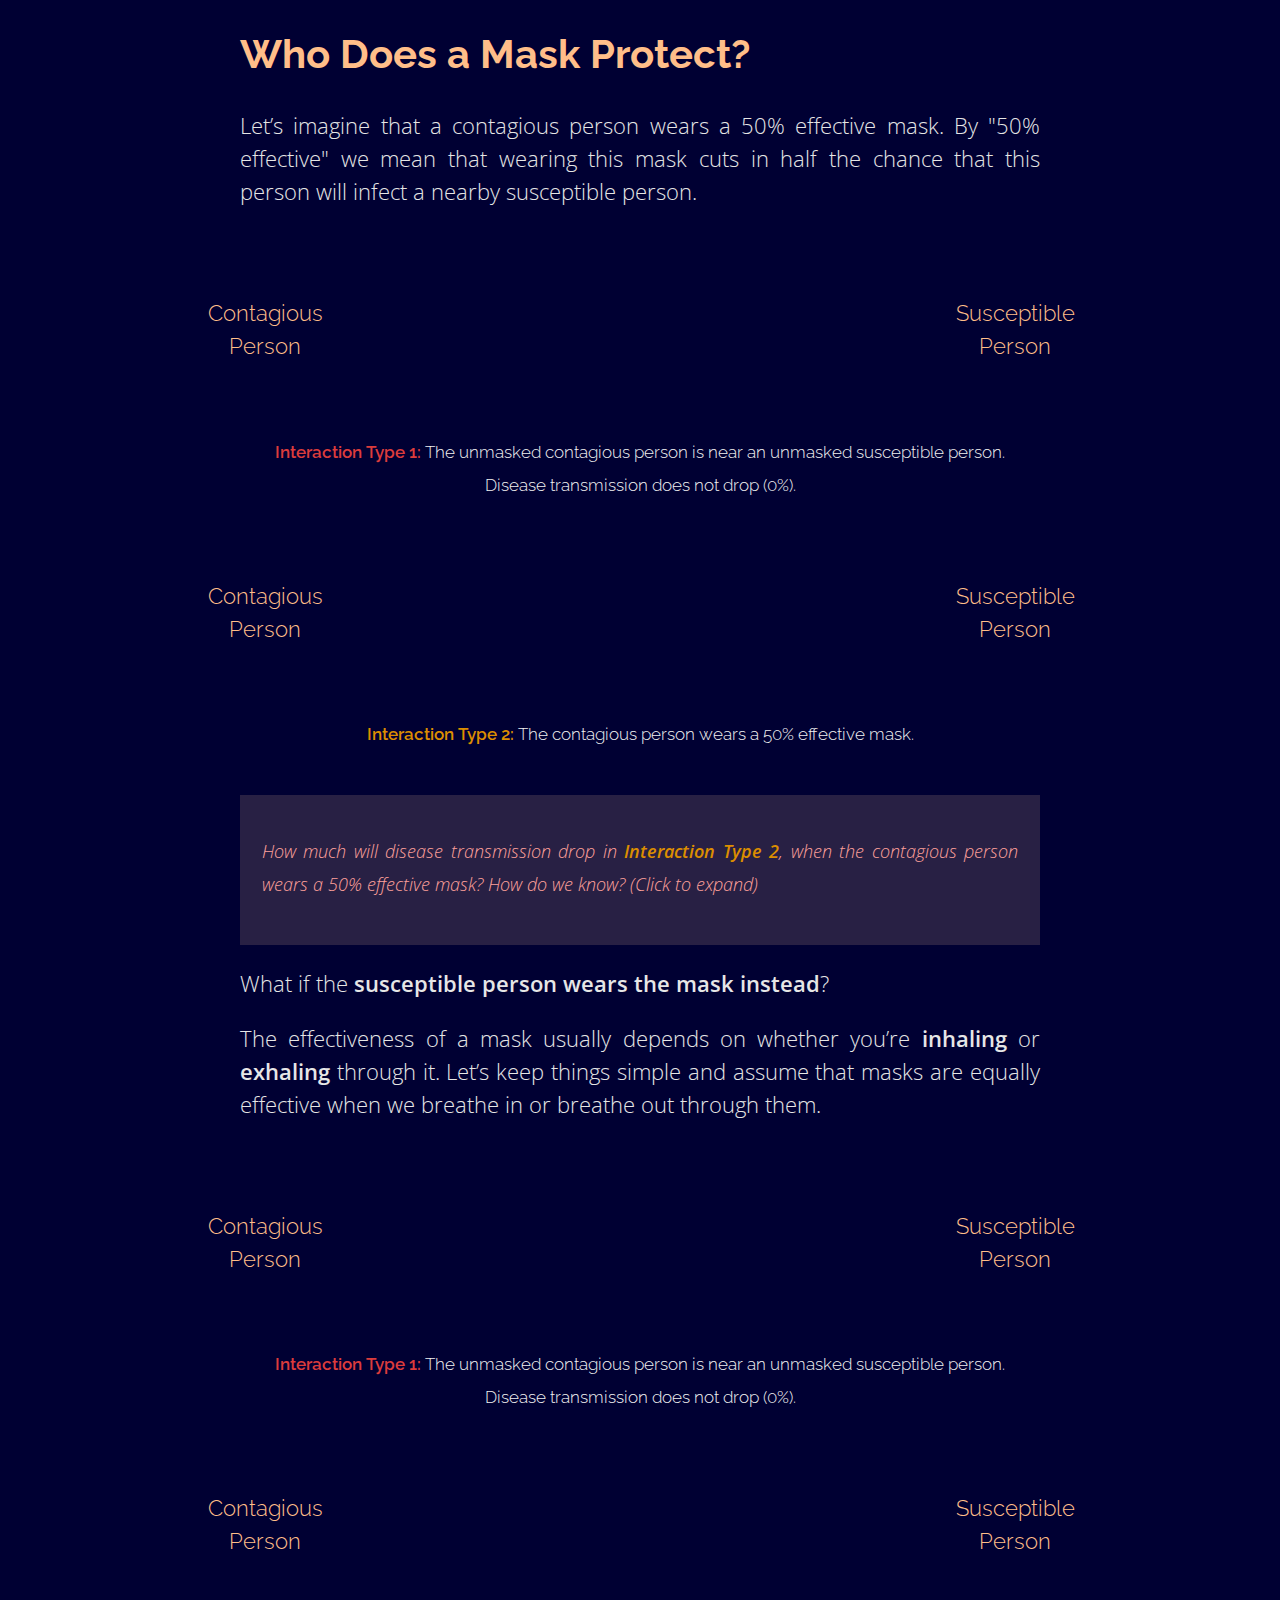
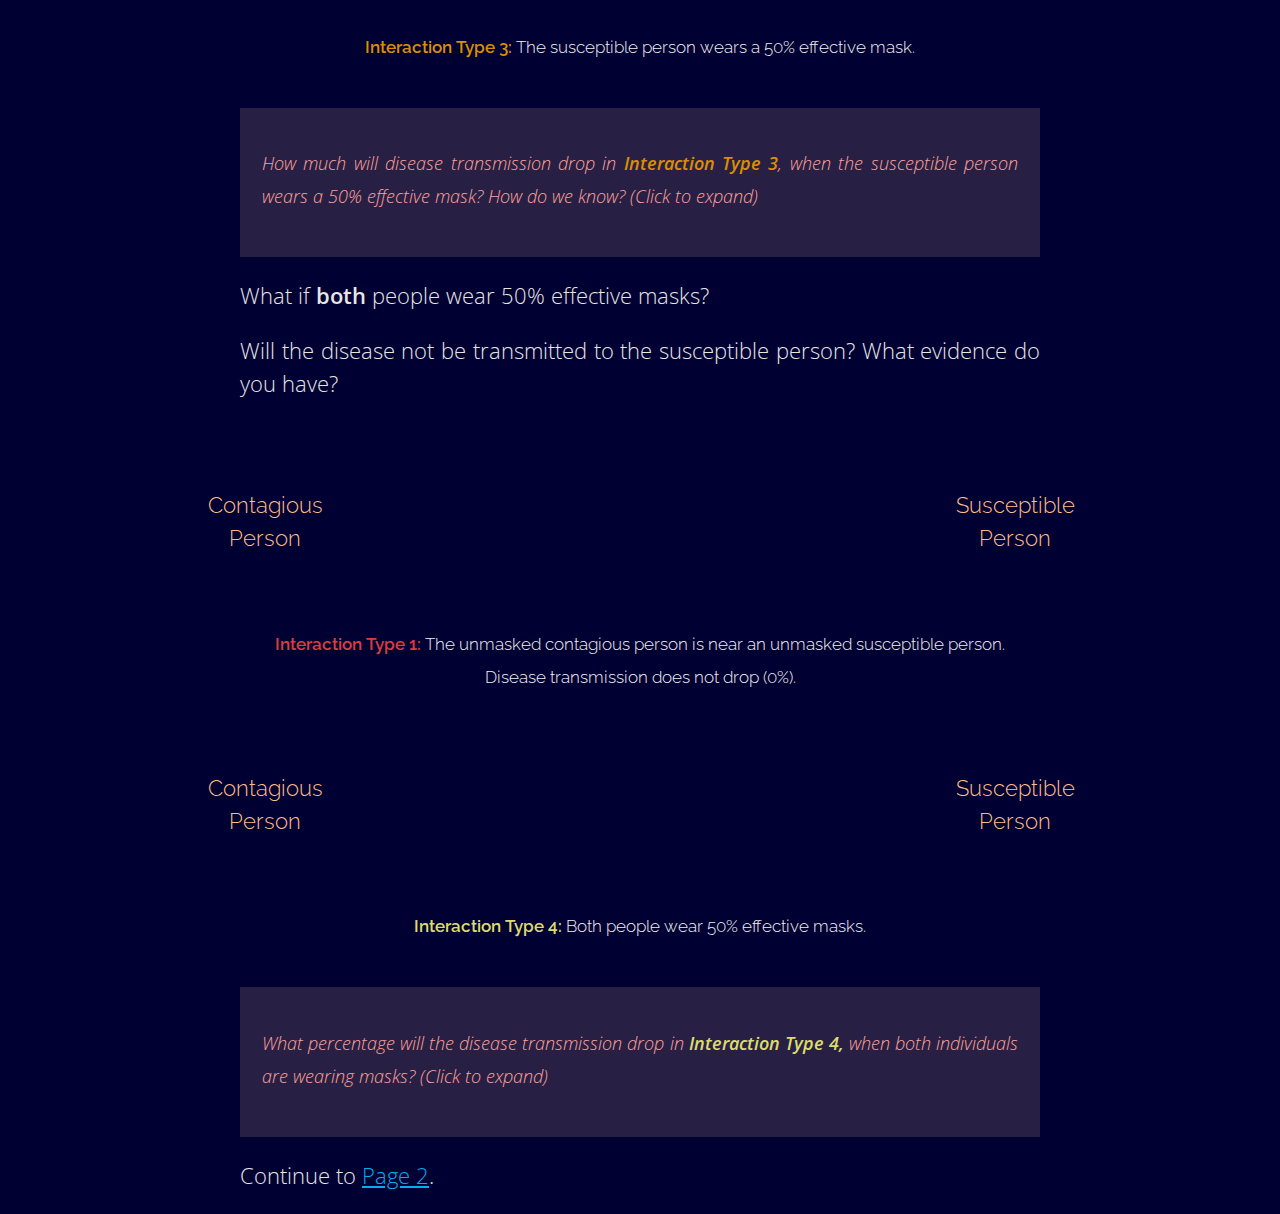
==== commit bbb0a4ea: "typo" ====
--- a/index.html
+++ b/index.html
@@ -127,7 +127,7 @@
     <aside @click="expandaside3 = true;">
       <span>
         <p>
-          What percentage will the disease transmission drop in <span class="yellow"><b>Interaction Type 4</b></span>, when both individuals are wearing masks?
+          What percentage will the disease transmission drop in <span class="yellow"><b>Interaction Type 4,</b></span> when both individuals are wearing masks?
           <span v-if="!expandaside3">(Click to expand)</span>
         </p> 
       </span>
@@ -135,8 +135,8 @@
       <span v-if="expandaside3">
 
         <p>
-          In this interaction, the contagious person exhales through a mask and the susceptible person also inhales through a mask.
-          The first mask cuts disease transmission in half, and the second mask cuts it in half again.
+          In this interaction, both the contagious person and the susceptible person breathe through a mask.
+          Based on our assumptions, the first mask cuts disease transmission in half, and the second mask cuts it in half again.
         </p>
 
         <p>
--- a/css/style.css
+++ b/css/style.css
@@ -93,11 +93,21 @@
   color: rgb(220, 142, 0);
 }
 
+.big {
+  font-size: 1.25rem;
+}
 .bigger {
   font-size: 1.75rem;
   font-weight: 600;
 }
 
+.smaller > div {
+  font-size: 1rem !important;
+}
+
+.stretch {
+  width: 100%;
+}
 
 .page {
   display: flex;
@@ -153,7 +163,7 @@
 .column {
   display: flex;
   flex-direction: column;
-  font-size: 1.25rem;
+  /*font-size: 1.25rem;*/
   color: rgb(255, 190, 137);
 }
 
@@ -196,6 +206,15 @@
   flex-basis: 40%;
 }
 
+/* two column */
+.small-big > div:nth-child(1) {
+  flex-basis: 40%;
+}
+
+.small-big > div:nth-child(2) {
+  flex-basis: 60%;
+}
+
 /* three column */
 .big-small-small > div:nth-child(1) {
   flex-basis: 60%;
@@ -265,6 +284,10 @@
  /*border-bottom: 0.5rem solid rgb(36,3,64);*/
 }
 
+.fiftypx > div {
+  height: 50;
+}
+
 .short {
   height: 50px;
 }
@@ -318,6 +341,33 @@
 .half > div {
   flex-basis: 50%;
 }
+
+.third > div {
+  flex-basis: 33%;
+}
+
+button {
+  padding: 0.3rem;
+  font-size: 1rem;
+  width: 5rem;
+
+  text-align: center;
+  text-decoration: none;
+
+  transition-duration: 0.4s;
+
+  background-color: rgb(85, 56, 100);
+  color: rgb(254, 199, 81);
+  border: 0.125rem solid rgb(85, 56, 100);
+  border-radius: 0.25rem;
+}
+
+button:hover {
+  background-color: rgb(69,10,76);
+  border: 0.125rem solid rgb(69,10,76);
+  color: rgb(254, 199, 81);
+}
+
 
 .slider {
   -webkit-appearance: none;
@@ -327,8 +377,8 @@
   background: rgb(85, 56, 100);
   outline: none;
   opacity: 1;
-  -webkit-transition: .2s;
-  transition: opacity .2s;
+  -webkit-transition: .4s;
+  transition-duration: 0.4s;
 }
 
 .slider::-webkit-slider-thumb {
@@ -351,6 +401,10 @@
   cursor: pointer;
 }
 
+.slider:hover {
+  background: rgb(69,10,76);;
+}
+
 .header {
   width: 100%;
   height: 400px;
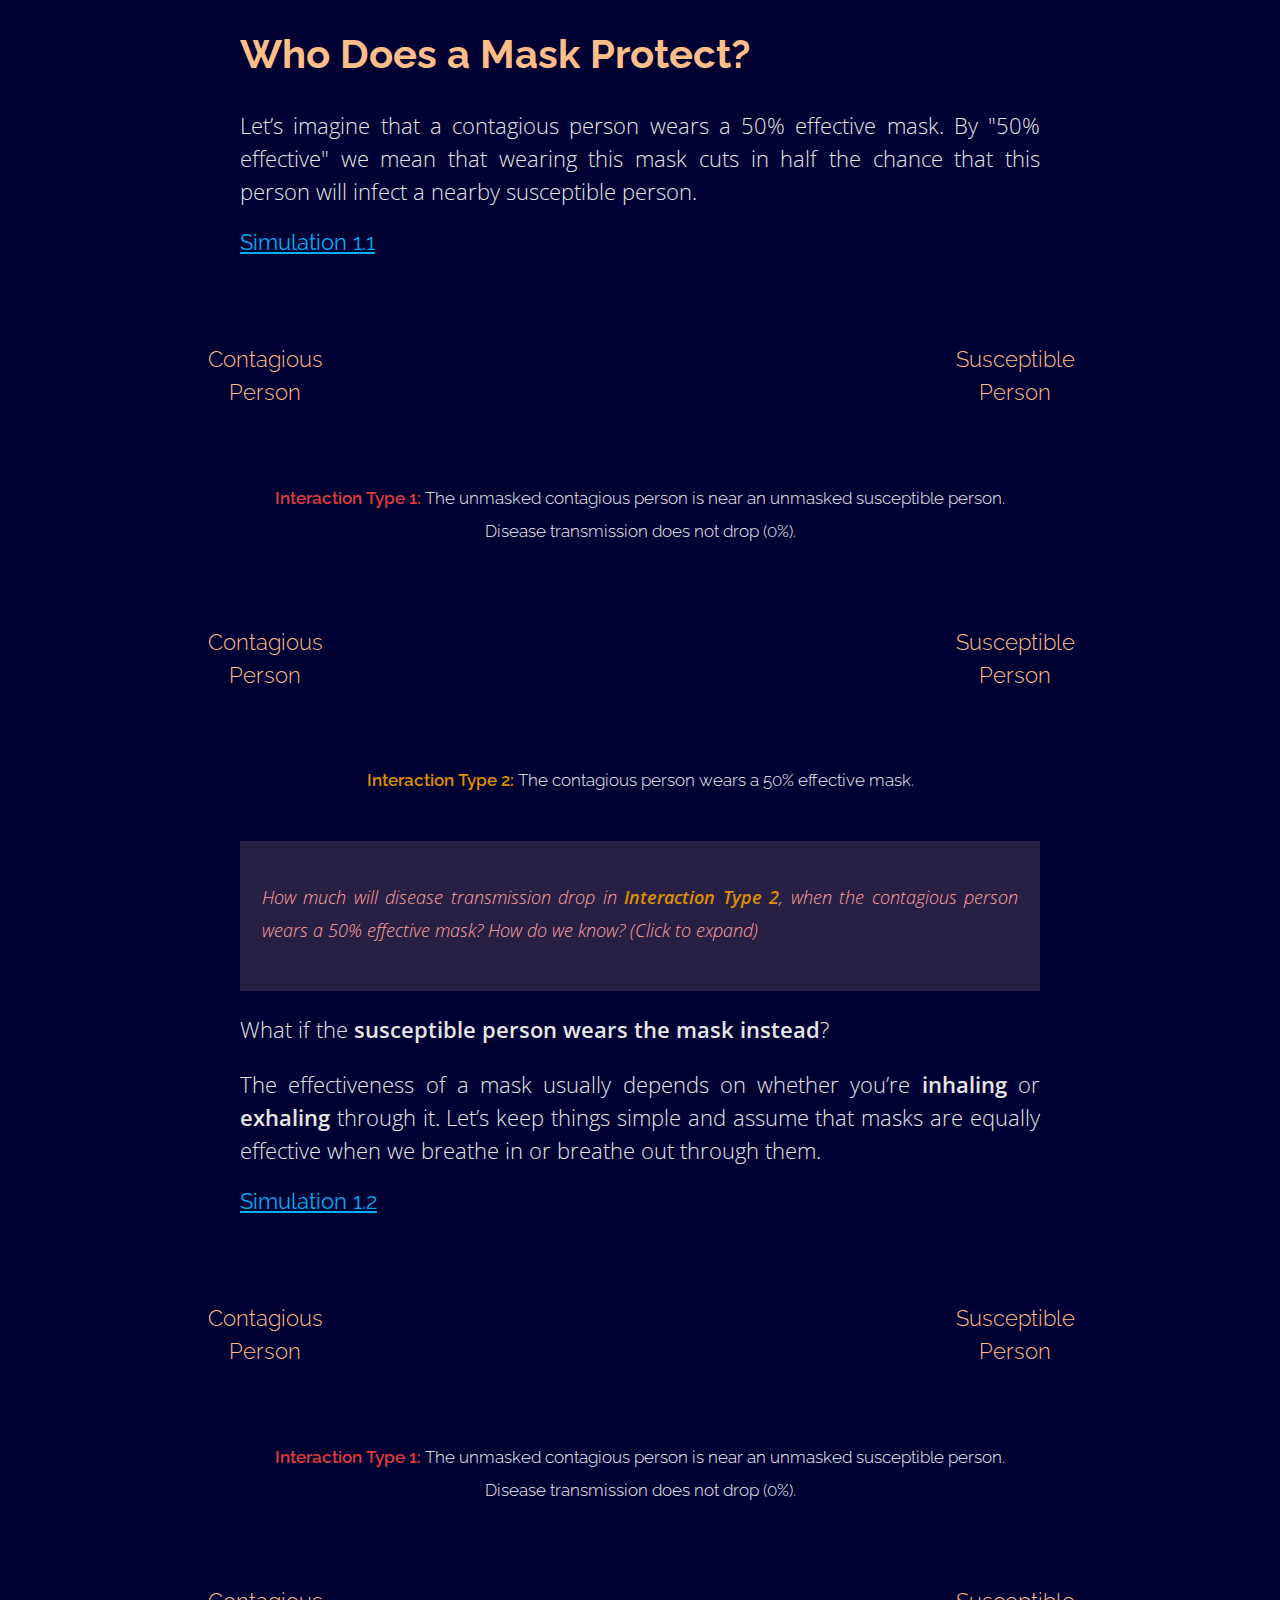
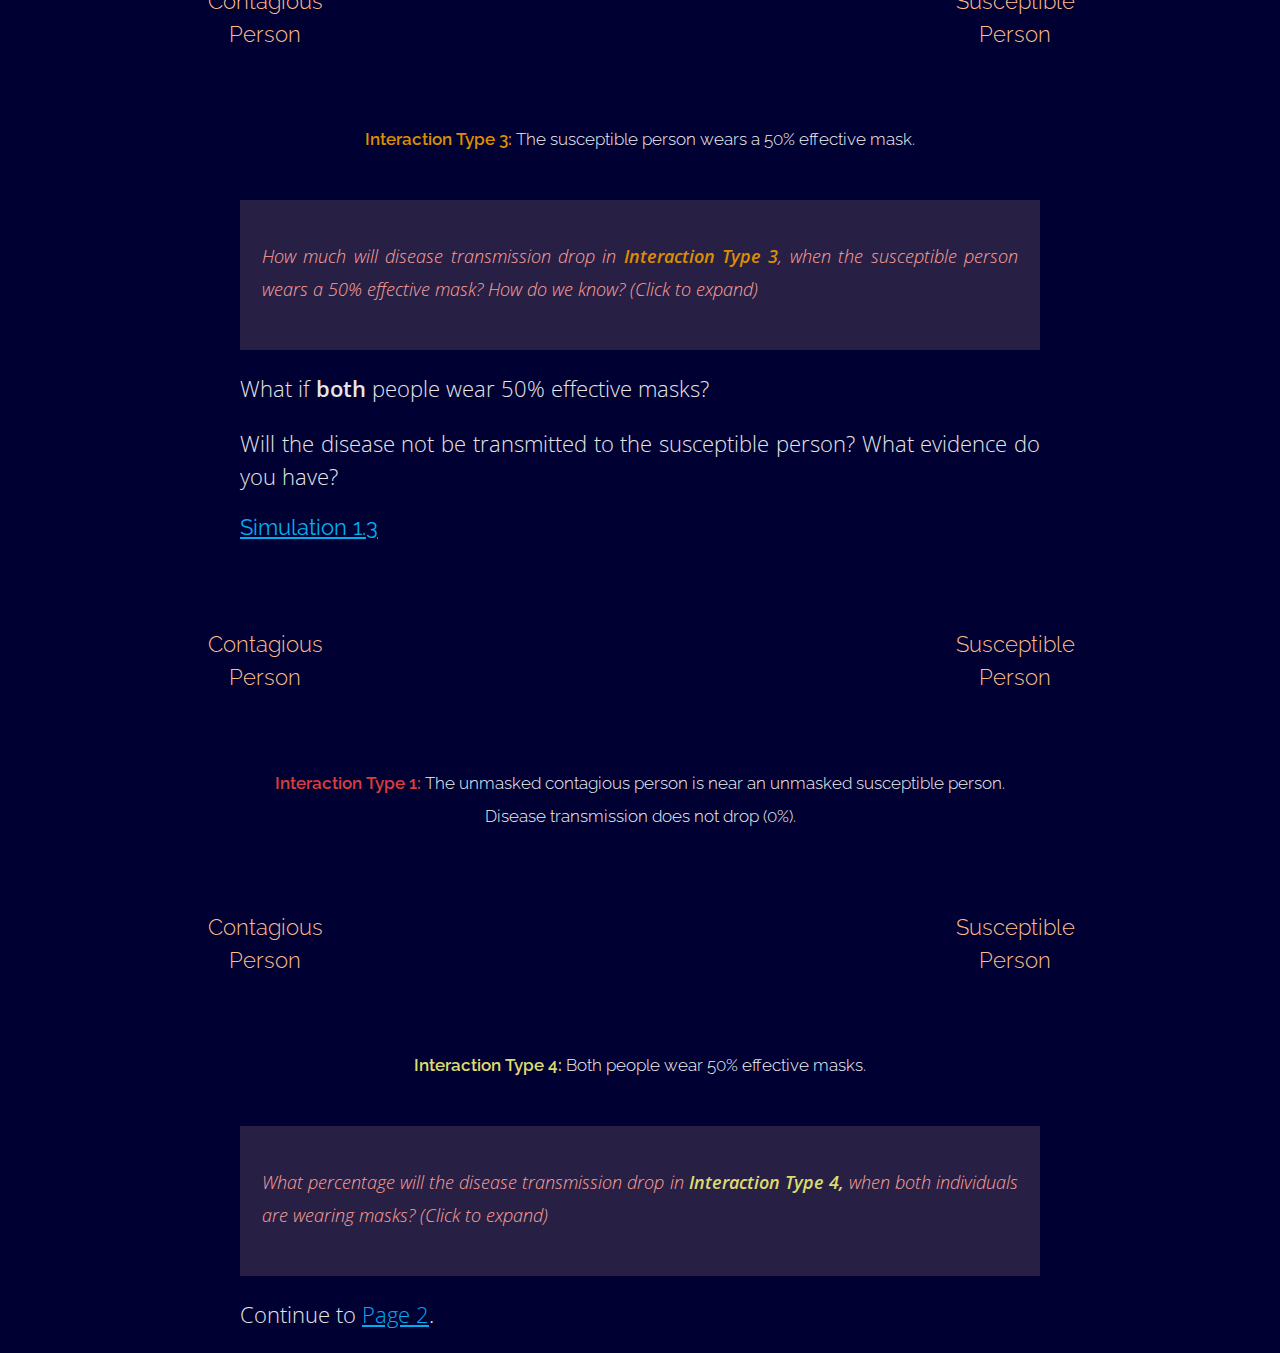
==== commit 33d34620: "final edits for pilot" ====
--- a/index.html
+++ b/index.html
@@ -46,6 +46,8 @@
       By "50% effective" we mean that wearing this mask cuts in half the chance that this person will infect a nearby susceptible person.
     </p>
 
+    <h3 id="1"><a href="#1">Simulation 1.1</a></h3>
+
   </div>
 
   <anim-with-caption :mask1="false" :mask2="false" contagiousperson="Contagious Person" susceptibleperson="Susceptible Person"><span class="red"><b>Interaction Type 1:</b></span> The unmasked contagious person is near an unmasked susceptible person.<br>Disease transmission does not drop (0%).</anim-with-caption>
@@ -82,6 +84,9 @@
       The effectiveness of a mask usually depends on whether you’re <b>inhaling</b> or <b>exhaling</b> through it.
       Let’s keep things simple and assume that masks are equally effective when we breathe in or breathe out through them.
     </p>
+
+    <h3 id="2"><a href="#2">Simulation 1.2</a></h3>
+
   </div>
 
   <anim-with-caption :mask1="false" :mask2="false" contagiousperson="Contagious Person" susceptibleperson="Susceptible Person"><span class="red"><b>Interaction Type 1:</b></span> The unmasked contagious person is near an unmasked susceptible person.<br>Disease transmission does not drop (0%).</anim-with-caption>
@@ -115,6 +120,8 @@
       Will the disease not be transmitted to the susceptible person?
       What evidence do you have?
     </p>
+
+    <h3 id="3"><a href="#3">Simulation 1.3</a></h3>
 
   </div>
 
--- a/css/style.css
+++ b/css/style.css
@@ -58,9 +58,9 @@
 }
 
 h3 {
-  text-align: center;
+  /*text-align: center;*/
   font-weight: 400;
-  font-size: 1.2rem;
+  font-size: 1rem;
 }
 
 h4 {
@@ -155,6 +155,11 @@
   flex-direction: row;
   justify-content: center;
 }
+
+.verticalalign {
+  align-items: center;
+}
+
 
 .wrap {
   flex-wrap: wrap;
@@ -285,7 +290,7 @@
 }
 
 .fiftypx > div {
-  height: 50;
+  height: 50px;
 }
 
 .short {
